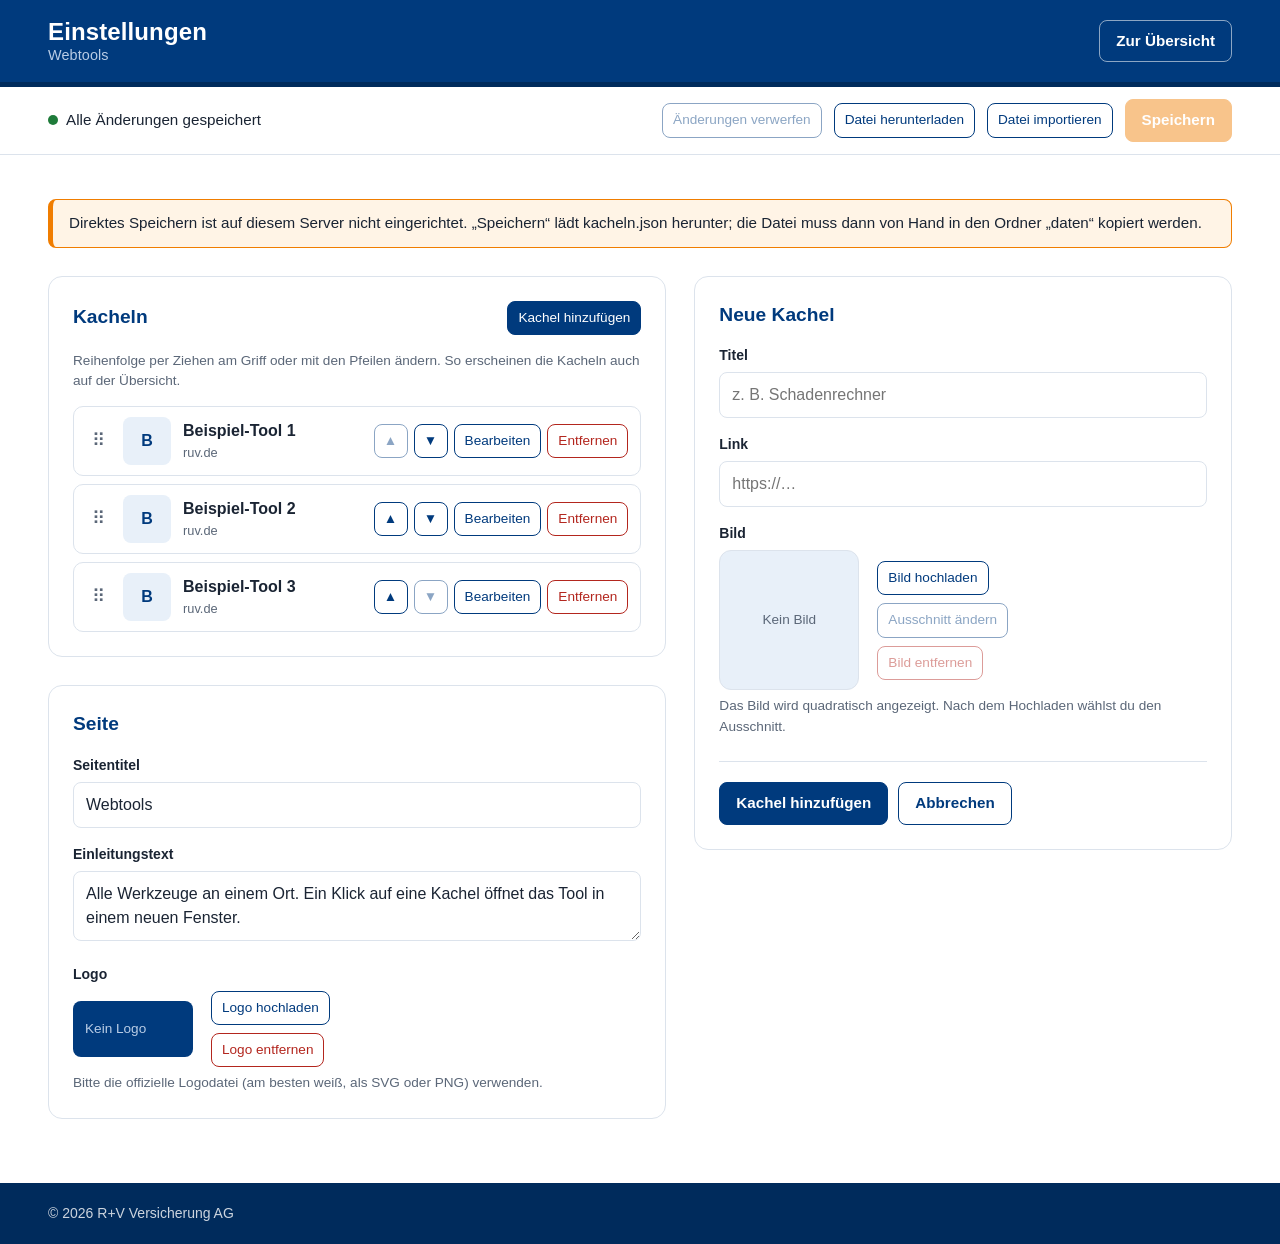
==== einstellungen.html @ df7c4a40 "Passwortschutz entfernt Das Speichern ist wieder ohne Passwort möglich: SpeichernPasswort in der web" ====
<!DOCTYPE html>
<html lang="de">
<head>
<meta charset="UTF-8">
<meta name="viewport" content="width=device-width, initial-scale=1">
<meta name="robots" content="noindex, nofollow">
<title>Einstellungen – Webtools</title>
<link rel="stylesheet" href="assets/rv.css">
</head>
<body>
<header class="seitenkopf">
  <div class="innen">
    <div class="logo" id="logo"></div>
    <h1>Einstellungen<span class="unterzeile" id="seitentitel">Webtools</span></h1>
    <div class="aktionen"><a class="knopf hell" href="index.html">Zur Übersicht</a></div>
  </div>
</header>

<div class="statusleiste">
  <div class="innen">
    <div class="statustext"><span class="punkt" id="punkt"></span><span id="statustext">Wird geladen …</span></div>
    <button class="knopf klein" id="verwerfen" disabled>Änderungen verwerfen</button>
    <button class="knopf klein" id="export">Datei herunterladen</button>
    <button class="knopf klein" id="import">Datei importieren</button>
    <input type="file" id="importdatei" accept=".json,application/json" hidden>
    <button class="knopf akzent" id="speichern" disabled>Speichern</button>
  </div>
</div>

<main>
  <p class="serverhinweis versteckt" id="serverhinweis" role="note"></p>
  <div class="einst-raster">
    <div>
      <section class="feld" aria-labelledby="h-kacheln">
        <div class="feldkopf">
          <h2 id="h-kacheln">Kacheln</h2>
          <button class="knopf primaer klein" id="neu">Kachel hinzufügen</button>
        </div>
        <p class="hinweis" style="margin:0 0 14px">Reihenfolge per Ziehen am Griff oder mit den Pfeilen ändern. So erscheinen die Kacheln auch auf der Übersicht.</p>
        <ul class="liste" id="liste"></ul>
      </section>

      <section class="feld" aria-labelledby="h-seite">
        <h2 id="h-seite">Seite</h2>
        <label for="s-titel">Seitentitel</label>
        <input type="text" id="s-titel" maxlength="80">
        <label for="s-einleitung">Einleitungstext</label>
        <textarea id="s-einleitung" maxlength="300"></textarea>
        <label>Logo</label>
        <div class="bildfeld">
          <div class="logovorschau" id="logovorschau">Kein Logo</div>
          <div class="bildknoepfe">
            <button class="knopf klein" id="logo-hochladen">Logo hochladen</button>
            <button class="knopf klein gefahr" id="logo-entfernen">Logo entfernen</button>
            <input type="file" id="logodatei" accept="image/*" hidden>
          </div>
        </div>
        <p class="hinweis">Bitte die offizielle Logodatei (am besten weiß, als SVG oder PNG) verwenden.</p>
      </section>
    </div>

    <section class="feld" aria-labelledby="h-editor" id="editor">
      <h2 id="h-editor">Neue Kachel</h2>
      <label for="k-titel">Titel</label>
      <input type="text" id="k-titel" maxlength="60" placeholder="z. B. Schadenrechner">
      <label for="k-link">Link</label>
      <input type="url" id="k-link" placeholder="https://…">
      <label>Bild</label>
      <div class="bildfeld">
        <div class="bildvorschau" id="k-vorschau">Kein Bild</div>
        <div class="bildknoepfe">
          <button class="knopf klein" id="k-hochladen">Bild hochladen</button>
          <button class="knopf klein" id="k-ausschnitt" disabled>Ausschnitt ändern</button>
          <button class="knopf klein gefahr" id="k-entfernen" disabled>Bild entfernen</button>
          <input type="file" id="k-datei" accept="image/*" hidden>
        </div>
      </div>
      <p class="hinweis">Das Bild wird quadratisch angezeigt. Nach dem Hochladen wählst du den Ausschnitt.</p>
      <div class="formfuss">
        <button class="knopf primaer" id="k-uebernehmen">Kachel hinzufügen</button>
        <button class="knopf" id="k-abbrechen">Abbrechen</button>
      </div>
    </section>
  </div>
</main>

<footer class="seitenfuss">
  <div class="innen"><span>© <span id="jahr"></span> R+V Versicherung AG</span></div>
</footer>

<dialog class="zuschnitt" id="zuschnitt" aria-labelledby="z-titel">
  <div class="kopfzeile">
    <h3 id="z-titel">Bildausschnitt wählen</h3>
    <p>Bild verschieben und mit dem Regler zoomen.</p>
  </div>
  <div class="koerper">
    <div class="buehne" id="buehne" tabindex="0" aria-label="Bildausschnitt. Mit Pfeiltasten verschieben, mit Plus und Minus zoomen.">
      <canvas id="z-canvas"></canvas>
      <div class="drittel"></div>
    </div>
    <div class="zoomzeile">
      <span aria-hidden="true">−</span>
      <input type="range" id="z-zoom" min="1" max="4" step="0.01" value="1" aria-label="Zoom">
      <span aria-hidden="true">+</span>
    </div>
  </div>
  <div class="fuss">
    <button class="knopf" id="z-abbrechen">Abbrechen</button>
    <button class="knopf primaer" id="z-ok">Ausschnitt übernehmen</button>
  </div>
</dialog>

<dialog class="fenster" id="frage" aria-labelledby="f-titel">
  <form method="dialog">
    <div class="kopfzeile">
      <h3 id="f-titel">Bitte bestätigen</h3>
    </div>
    <div class="koerper">
      <p class="fragetext" id="f-text"></p>
    </div>
    <div class="fuss">
      <button type="submit" class="knopf" value="abbrechen" id="f-abbrechen">Abbrechen</button>
      <button type="submit" class="knopf primaer" value="ok" id="f-ok">OK</button>
    </div>
  </form>
</dialog>


<div class="meldung" id="meldung" role="status"></div>

<script src="assets/gemeinsam.js"></script>
<script src="assets/zuschnitt.js"></script>
<script src="assets/einstellungen.js"></script>
</body>
</html>
---- assets/rv.css ----
/* =====================================================================
   Webtools-Übersicht – Gestaltung im R+V-Stil
   Farbwerte bei Bedarf an das offizielle Brandbook angleichen.
   ===================================================================== */
:root{
  --rv-blau:#003A7D;
  --rv-blau-dunkel:#002B5C;
  --rv-blau-mittel:#0B5CAD;
  --rv-blau-hell:#E8F0F9;
  --rv-blau-text:#B9CDE6;
  --rv-orange:#F07D00;
  --text:#1A2433;
  --text-leise:#5B6778;
  --linie:#DCE3EC;
  --weiss:#FFFFFF;
  --gefahr:#B3261E;
  --erfolg:#1E7B3A;
  --radius:14px;
  --schatten:0 1px 2px rgba(0,43,92,.08),0 8px 24px rgba(0,43,92,.10);
  --schatten-hoch:0 2px 4px rgba(0,43,92,.10),0 16px 36px rgba(0,43,92,.18);
  /* Hausschrift eintragen, sobald per @font-face eingebunden */
  --schrift:"RV Sans","Source Sans Pro","Segoe UI",Arial,Helvetica,sans-serif;
}
*,*::before,*::after{box-sizing:border-box}
html,body{margin:0}
body{font-family:var(--schrift);color:var(--text);background:var(--weiss);line-height:1.5;
  min-height:100vh;display:flex;flex-direction:column;-webkit-font-smoothing:antialiased}
img{max-width:100%}

/* ---------- Kopf ---------- */
.seitenkopf{background:var(--rv-blau);color:var(--weiss);box-shadow:inset 0 -5px 0 var(--rv-blau-dunkel)}
.seitenkopf .innen{max-width:1240px;margin:0 auto;padding:18px 28px 23px;display:flex;align-items:center;gap:24px;min-height:84px}
.logo{display:flex;align-items:center;height:48px}
.logo img{max-height:48px;max-width:190px;display:block}
.logo:empty{display:none}
.seitenkopf h1{margin:0;font-size:1.5rem;font-weight:600;letter-spacing:.005em;line-height:1.2}
.seitenkopf .unterzeile{display:block;font-size:.9rem;font-weight:400;color:var(--rv-blau-text)}
.seitenkopf .aktionen{margin-left:auto;display:flex;gap:10px}

/* ---------- Inhalt ---------- */
main{flex:1;width:100%;max-width:1240px;margin:0 auto;padding:44px 28px 64px}
.einleitung{margin:0 0 32px;color:var(--text-leise);font-size:1.05rem;max-width:62ch}

/* ---------- Kacheln ---------- */
.raster{display:grid;grid-template-columns:repeat(auto-fill,minmax(200px,1fr));gap:28px}
.kachel{position:relative;display:flex;flex-direction:column;background:var(--rv-blau);color:var(--weiss);
  border-radius:var(--radius);overflow:hidden;text-decoration:none;box-shadow:var(--schatten);
  transition:transform .18s ease,box-shadow .18s ease}
.kachel::after{content:"";position:absolute;left:0;right:0;bottom:0;height:4px;background:var(--rv-orange);
  transform:scaleX(0);transform-origin:left;transition:transform .22s ease}
.kachel:hover{transform:translateY(-4px);box-shadow:var(--schatten-hoch)}
.kachel:hover::after,.kachel:focus-visible::after{transform:scaleX(1)}
.kachel:focus-visible{outline:3px solid var(--rv-orange);outline-offset:3px}
.kachel .bild{aspect-ratio:1/1;background:var(--rv-blau-hell);display:flex;align-items:center;justify-content:center;overflow:hidden}
.kachel .bild img{width:100%;height:100%;object-fit:cover;display:block}
.initiale{font-size:4rem;font-weight:700;color:var(--rv-blau);opacity:.35;line-height:1}
.kachel .inhalt{display:flex;align-items:flex-start;gap:10px;padding:14px 16px 18px}
.kachel .texte{flex:1;min-width:0}
.kachel h2{margin:0;font-size:1.05rem;font-weight:600;line-height:1.3}
.kachel .url{display:block;margin-top:2px;font-size:.8rem;color:var(--rv-blau-text);overflow:hidden;text-overflow:ellipsis;white-space:nowrap}
.kachel .extern{flex-shrink:0;width:18px;height:18px;margin-top:2px;opacity:.7}
.leer{padding:56px 24px;text-align:center;color:var(--text-leise);border:1px dashed var(--linie);border-radius:var(--radius)}

/* ---------- Fuß ---------- */
.seitenfuss{background:var(--rv-blau-dunkel);color:rgba(255,255,255,.8);font-size:.875rem}
.seitenfuss .innen{max-width:1240px;margin:0 auto;padding:20px 28px;display:flex;gap:16px;flex-wrap:wrap;justify-content:space-between;user-select:none;-webkit-user-select:none}

/* ---------- Bedienelemente ---------- */
.knopf{font:inherit;font-size:.95rem;font-weight:600;cursor:pointer;border-radius:8px;padding:9px 16px;
  border:1px solid var(--rv-blau);background:var(--weiss);color:var(--rv-blau);text-decoration:none;
  display:inline-flex;align-items:center;gap:8px;transition:background .15s,color .15s,border-color .15s}
.knopf:hover{background:var(--rv-blau-hell)}
.knopf.primaer{background:var(--rv-blau);color:var(--weiss)}
.knopf.primaer:hover{background:var(--rv-blau-mittel);border-color:var(--rv-blau-mittel)}
.knopf.akzent{background:var(--rv-orange);border-color:var(--rv-orange);color:var(--weiss)}
.knopf.akzent:hover{background:#D86F00;border-color:#D86F00}
.knopf.hell{background:transparent;border-color:rgba(255,255,255,.55);color:var(--weiss)}
.knopf.hell:hover{background:rgba(255,255,255,.12)}
.knopf.gefahr{border-color:var(--gefahr);color:var(--gefahr)}
.knopf.gefahr:hover{background:#FBECEB}
.knopf.gefahr-voll{background:var(--gefahr);border-color:var(--gefahr);color:var(--weiss)}
.knopf.gefahr-voll:hover{background:#8F1E18;border-color:#8F1E18}
.knopf.klein{padding:6px 10px;font-size:.85rem;font-weight:500}
.knopf.symbol{padding:6px 9px;min-width:34px;justify-content:center}
.knopf:disabled{opacity:.45;cursor:default}
.knopf:focus-visible,input:focus-visible,textarea:focus-visible{outline:3px solid var(--rv-orange);outline-offset:2px}

label{display:block;font-size:.875rem;font-weight:600;margin:16px 0 6px}
input[type=text],input[type=url],textarea{width:100%;padding:10px 12px;border:1px solid var(--linie);border-radius:8px;font:inherit;color:var(--text);background:var(--weiss)}
input[type=text]:focus,input[type=url]:focus,textarea:focus{border-color:var(--rv-blau-mittel)}
textarea{resize:vertical;min-height:70px}
.hinweis{font-size:.85rem;color:var(--text-leise);margin:6px 0 0}
.versteckt{display:none !important}

/* ---------- Einstellungen ---------- */
.statusleiste{position:sticky;top:0;z-index:20;background:var(--weiss);border-bottom:1px solid var(--linie)}
.statusleiste .innen{max-width:1240px;margin:0 auto;padding:12px 28px;display:flex;align-items:center;gap:12px;flex-wrap:wrap}
.statustext{display:flex;align-items:center;gap:8px;font-size:.95rem;margin-right:auto}
.punkt{width:10px;height:10px;border-radius:50%;background:var(--erfolg);flex-shrink:0}
.punkt.offen{background:var(--rv-orange)}

.serverhinweis{margin:0 0 28px;padding:12px 16px;border:1px solid var(--rv-orange);border-left-width:5px;border-radius:8px;background:#FFF4E6;font-size:.95rem}

.einst-raster{display:grid;grid-template-columns:minmax(0,1.15fr) minmax(0,1fr);gap:28px;align-items:start}
@media (max-width:920px){.einst-raster{grid-template-columns:1fr}}
.feld{background:var(--weiss);border:1px solid var(--linie);border-radius:var(--radius);padding:24px}
.feld + .feld{margin-top:28px}
.feld h2{margin:0;font-size:1.2rem;color:var(--rv-blau)}
.feldkopf{display:flex;align-items:center;justify-content:space-between;gap:12px;margin-bottom:16px}

.liste{list-style:none;margin:0;padding:0;display:flex;flex-direction:column;gap:8px}
.eintrag{display:flex;align-items:center;gap:12px;padding:10px 12px;border:1px solid var(--linie);border-radius:10px;background:var(--weiss);transition:border-color .15s,background .15s}
.eintrag.aktiv{border-color:var(--rv-blau);background:var(--rv-blau-hell)}
.eintrag.ziehen{opacity:.4}
.eintrag.ziel{border-color:var(--rv-orange);box-shadow:0 0 0 2px rgba(240,125,0,.25)}
.griff{cursor:grab;color:var(--text-leise);font-size:1.1rem;line-height:1;padding:8px 6px;margin:-4px 0;user-select:none;-webkit-user-select:none;touch-action:none}
.eintrag.ziehen .griff{cursor:grabbing}
.mini{width:48px;height:48px;border-radius:8px;object-fit:cover;background:var(--rv-blau-hell);flex-shrink:0;display:flex;align-items:center;justify-content:center;color:var(--rv-blau);font-weight:700}
.eintrag .texte{flex:1;min-width:0}
.eintrag .titel{font-weight:600;overflow:hidden;text-overflow:ellipsis;white-space:nowrap}
.eintrag .url{font-size:.8rem;color:var(--text-leise);overflow:hidden;text-overflow:ellipsis;white-space:nowrap}
.eintrag .knoepfe{display:flex;gap:6px;flex-wrap:wrap;justify-content:flex-end}
@media (max-width:560px){.eintrag{flex-wrap:wrap}.eintrag .knoepfe{width:100%}}

.bildfeld{display:flex;gap:18px;align-items:center;flex-wrap:wrap}
.bildvorschau{width:140px;height:140px;border-radius:12px;background:var(--rv-blau-hell);overflow:hidden;display:flex;align-items:center;justify-content:center;flex-shrink:0;border:1px solid var(--linie);color:var(--text-leise);font-size:.85rem;text-align:center;padding:0}
.bildvorschau img{width:100%;height:100%;object-fit:cover}
.bildknoepfe{display:flex;flex-direction:column;gap:8px;align-items:flex-start}
.formfuss{display:flex;gap:10px;flex-wrap:wrap;margin-top:24px;padding-top:20px;border-top:1px solid var(--linie)}

.logovorschau{height:56px;min-width:120px;padding:8px 12px;border-radius:8px;background:var(--rv-blau);display:inline-flex;align-items:center;color:var(--rv-blau-text);font-size:.85rem}
.logovorschau img{max-height:40px}

/* ---------- Dialoge (Zuschnitt, Rückfragen) ---------- */
dialog.zuschnitt,dialog.fenster{border:none;border-radius:18px;padding:0;width:min(480px,94vw);box-shadow:0 24px 64px rgba(0,20,50,.35)}
dialog.fenster{width:min(400px,94vw)}
dialog.zuschnitt::backdrop,dialog.fenster::backdrop{background:rgba(0,27,60,.6)}
.zuschnitt .kopfzeile,.fenster .kopfzeile{background:var(--rv-blau);color:var(--weiss);padding:16px 22px}
.zuschnitt .kopfzeile h3,.fenster .kopfzeile h3{margin:0;font-size:1.1rem}
.zuschnitt .kopfzeile p{margin:2px 0 0;font-size:.85rem;color:var(--rv-blau-text)}
.zuschnitt .koerper,.fenster .koerper{padding:20px 22px}
.fenster .koerper .hinweis{margin:0}
.fragetext{margin:0;white-space:pre-line;line-height:1.5}
.buehne{position:relative;width:100%;aspect-ratio:1/1;border-radius:12px;overflow:hidden;background:#0d1b2e;cursor:grab;touch-action:none}
.buehne.aktiv{cursor:grabbing}
.buehne canvas{width:100%;height:100%;display:block}
.buehne .drittel{position:absolute;inset:0;pointer-events:none;border-radius:12px;box-shadow:inset 0 0 0 2px rgba(255,255,255,.85);
  background-image:linear-gradient(90deg,transparent calc(33.333% - .5px),rgba(255,255,255,.4) calc(33.333% - .5px),rgba(255,255,255,.4) calc(33.333% + .5px),transparent calc(33.333% + .5px),transparent calc(66.666% - .5px),rgba(255,255,255,.4) calc(66.666% - .5px),rgba(255,255,255,.4) calc(66.666% + .5px),transparent calc(66.666% + .5px)),
  linear-gradient(transparent calc(33.333% - .5px),rgba(255,255,255,.4) calc(33.333% - .5px),rgba(255,255,255,.4) calc(33.333% + .5px),transparent calc(33.333% + .5px),transparent calc(66.666% - .5px),rgba(255,255,255,.4) calc(66.666% - .5px),rgba(255,255,255,.4) calc(66.666% + .5px),transparent calc(66.666% + .5px))}
.zoomzeile{display:flex;align-items:center;gap:12px;margin-top:16px}
.zoomzeile input{flex:1;accent-color:var(--rv-blau)}
.zoomzeile span{color:var(--text-leise);font-size:1.15rem;width:18px;text-align:center;user-select:none}
.zuschnitt .fuss,.fenster .fuss{display:flex;justify-content:flex-end;gap:10px;padding:0 22px 20px}

.meldung{position:fixed;left:50%;bottom:28px;transform:translateX(-50%) translateY(20px);opacity:0;pointer-events:none;
  background:var(--rv-blau-dunkel);color:var(--weiss);padding:12px 20px;border-radius:10px;box-shadow:var(--schatten-hoch);
  max-width:90vw;z-index:1000;transition:opacity .2s,transform .2s}
.meldung.sichtbar{opacity:1;transform:translateX(-50%) translateY(0)}
.meldung.fehler{background:var(--gefahr)}

@media (max-width:600px){
  .seitenkopf h1{font-size:1.2rem}
  main{padding:28px 18px 48px}
  .seitenkopf .innen,.seitenfuss .innen,.statusleiste .innen{padding-left:18px;padding-right:18px}
  .raster{grid-template-columns:repeat(auto-fill,minmax(150px,1fr));gap:18px}
}
@media (prefers-reduced-motion:reduce){
  .kachel,.kachel::after,.meldung{transition:none}
  .kachel:hover{transform:none}
}
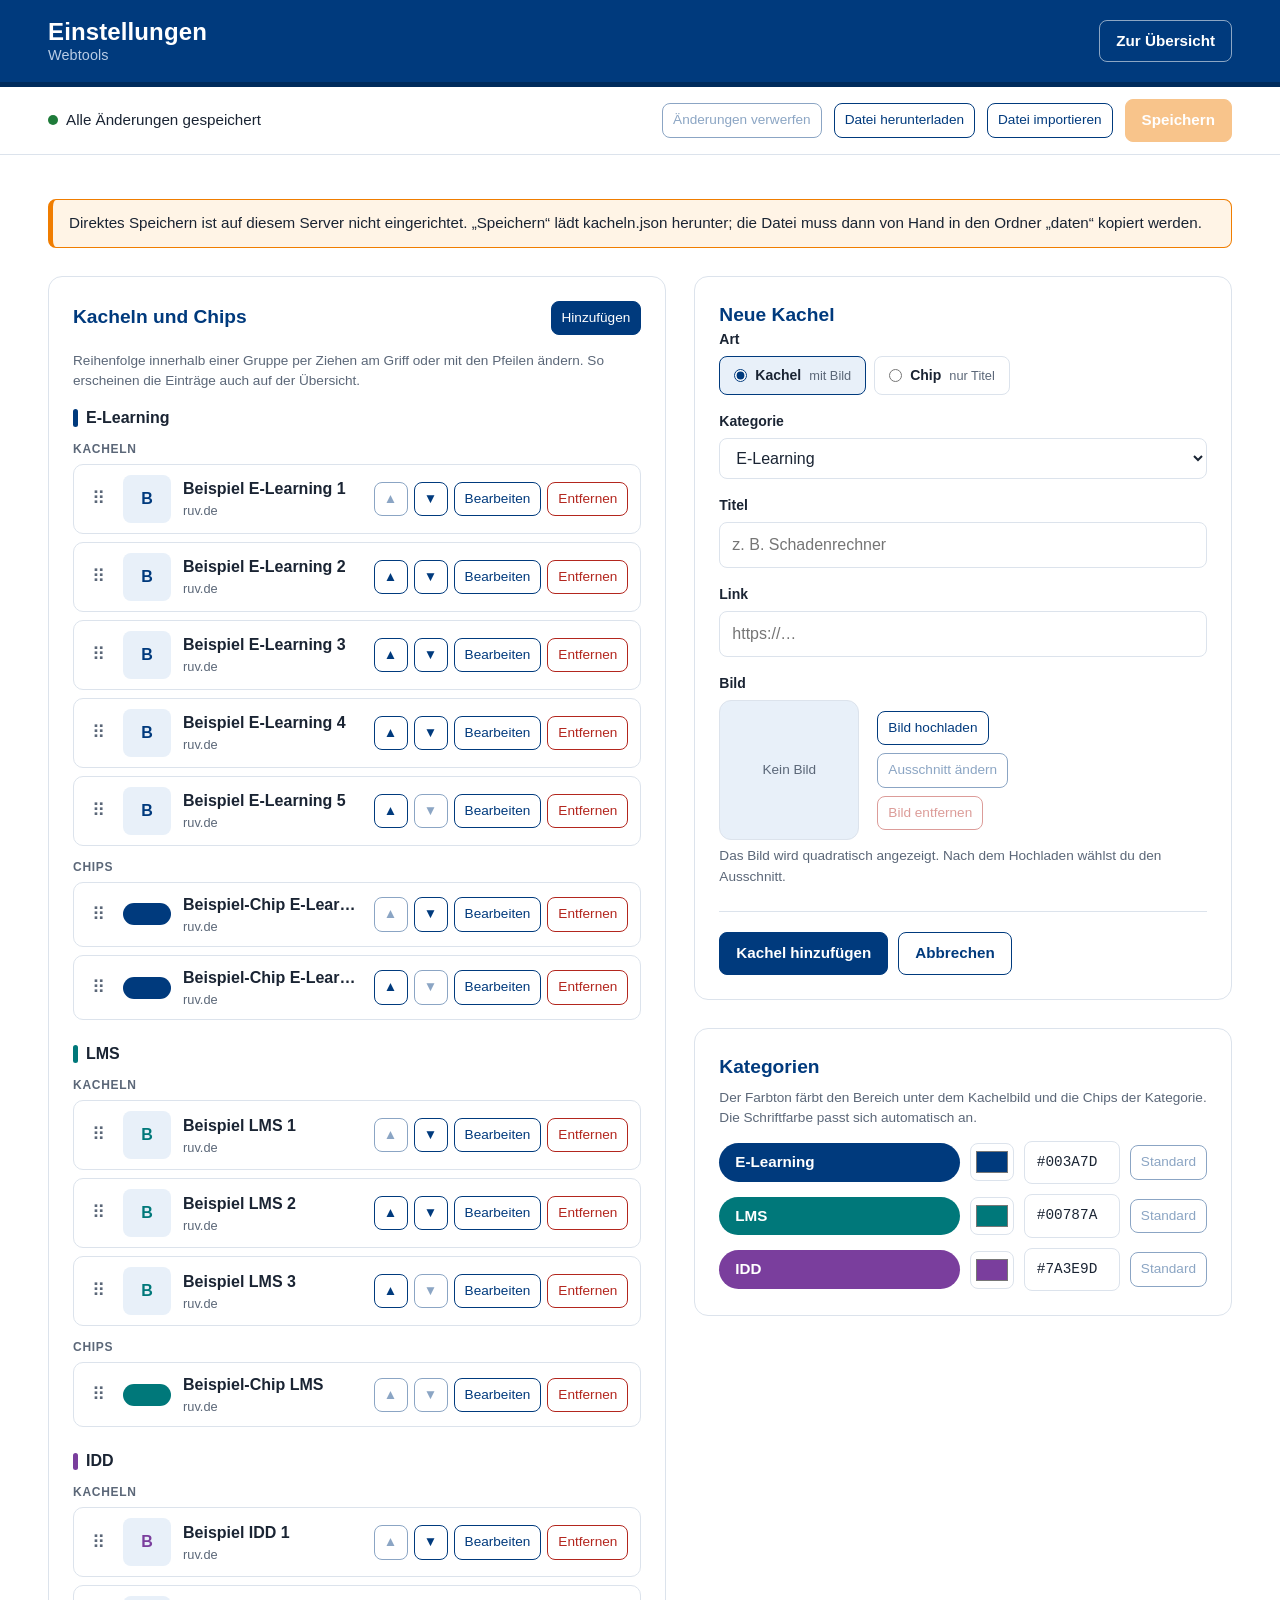
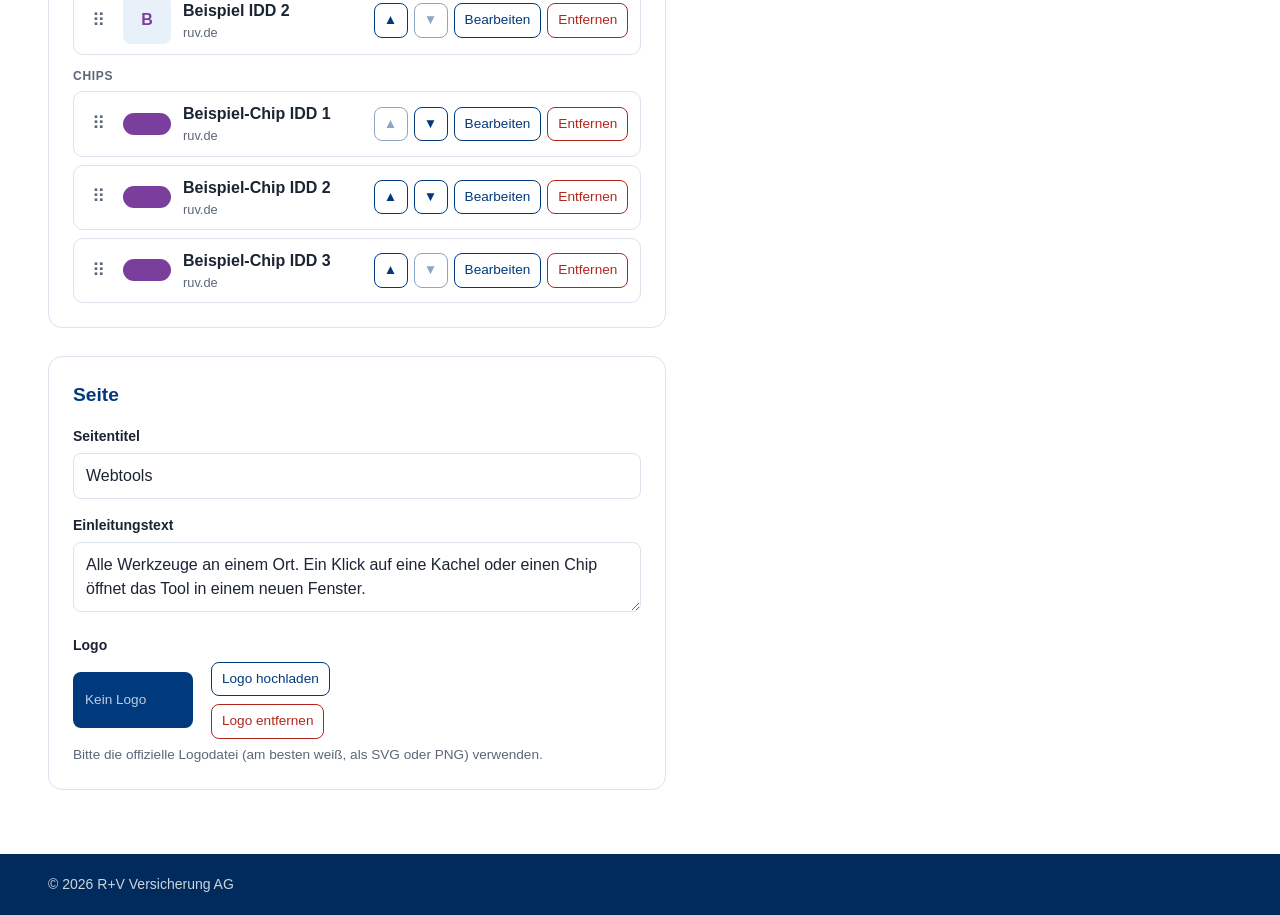
==== commit dca14e7c: "Kategorien E-Learning, LMS und IDD mit Kachelreihen und Chips Übersicht: - Je Kategorie eine Reihe (" ====
--- a/einstellungen.html
+++ b/einstellungen.html
@@ -33,11 +33,11 @@
     <div>
       <section class="feld" aria-labelledby="h-kacheln">
         <div class="feldkopf">
-          <h2 id="h-kacheln">Kacheln</h2>
-          <button class="knopf primaer klein" id="neu">Kachel hinzufügen</button>
+          <h2 id="h-kacheln">Kacheln und Chips</h2>
+          <button class="knopf primaer klein" id="neu">Hinzufügen</button>
         </div>
-        <p class="hinweis" style="margin:0 0 14px">Reihenfolge per Ziehen am Griff oder mit den Pfeilen ändern. So erscheinen die Kacheln auch auf der Übersicht.</p>
-        <ul class="liste" id="liste"></ul>
+        <p class="hinweis" style="margin:0 0 14px">Reihenfolge innerhalb einer Gruppe per Ziehen am Griff oder mit den Pfeilen ändern. So erscheinen die Einträge auch auf der Übersicht.</p>
+        <div id="liste"></div>
       </section>
 
       <section class="feld" aria-labelledby="h-seite">
@@ -59,28 +59,45 @@
       </section>
     </div>
 
-    <section class="feld" aria-labelledby="h-editor" id="editor">
-      <h2 id="h-editor">Neue Kachel</h2>
-      <label for="k-titel">Titel</label>
-      <input type="text" id="k-titel" maxlength="60" placeholder="z. B. Schadenrechner">
-      <label for="k-link">Link</label>
-      <input type="url" id="k-link" placeholder="https://…">
-      <label>Bild</label>
-      <div class="bildfeld">
-        <div class="bildvorschau" id="k-vorschau">Kein Bild</div>
-        <div class="bildknoepfe">
-          <button class="knopf klein" id="k-hochladen">Bild hochladen</button>
-          <button class="knopf klein" id="k-ausschnitt" disabled>Ausschnitt ändern</button>
-          <button class="knopf klein gefahr" id="k-entfernen" disabled>Bild entfernen</button>
-          <input type="file" id="k-datei" accept="image/*" hidden>
+    <div>
+      <section class="feld" aria-labelledby="h-editor" id="editor">
+        <h2 id="h-editor">Neue Kachel</h2>
+        <fieldset class="umschalter">
+          <legend>Art</legend>
+          <label><input type="radio" name="k-art" id="k-art-kachel" value="kachel" checked> Kachel <span class="erklaerung">mit Bild</span></label>
+          <label><input type="radio" name="k-art" id="k-art-chip" value="chip"> Chip <span class="erklaerung">nur Titel</span></label>
+        </fieldset>
+        <label for="k-kategorie">Kategorie</label>
+        <select id="k-kategorie"></select>
+        <label for="k-titel">Titel</label>
+        <input type="text" id="k-titel" maxlength="60" placeholder="z. B. Schadenrechner">
+        <label for="k-link">Link</label>
+        <input type="url" id="k-link" placeholder="https://…">
+        <div id="k-bildbereich">
+          <label>Bild</label>
+          <div class="bildfeld">
+            <div class="bildvorschau" id="k-vorschau">Kein Bild</div>
+            <div class="bildknoepfe">
+              <button class="knopf klein" id="k-hochladen">Bild hochladen</button>
+              <button class="knopf klein" id="k-ausschnitt" disabled>Ausschnitt ändern</button>
+              <button class="knopf klein gefahr" id="k-entfernen" disabled>Bild entfernen</button>
+              <input type="file" id="k-datei" accept="image/*" hidden>
+            </div>
+          </div>
+          <p class="hinweis">Das Bild wird quadratisch angezeigt. Nach dem Hochladen wählst du den Ausschnitt.</p>
         </div>
-      </div>
-      <p class="hinweis">Das Bild wird quadratisch angezeigt. Nach dem Hochladen wählst du den Ausschnitt.</p>
-      <div class="formfuss">
-        <button class="knopf primaer" id="k-uebernehmen">Kachel hinzufügen</button>
-        <button class="knopf" id="k-abbrechen">Abbrechen</button>
-      </div>
-    </section>
+        <div class="formfuss">
+          <button class="knopf primaer" id="k-uebernehmen">Kachel hinzufügen</button>
+          <button class="knopf" id="k-abbrechen">Abbrechen</button>
+        </div>
+      </section>
+
+      <section class="feld" aria-labelledby="h-kategorien">
+        <h2 id="h-kategorien">Kategorien</h2>
+        <p class="hinweis" style="margin:6px 0 4px">Der Farbton färbt den Bereich unter dem Kachelbild und die Chips der Kategorie. Die Schriftfarbe passt sich automatisch an.</p>
+        <div class="kategorienliste" id="kategorien"></div>
+      </section>
+    </div>
   </div>
 </main>
 
--- a/assets/rv.css
+++ b/assets/rv.css
@@ -41,9 +41,32 @@
 main{flex:1;width:100%;max-width:1240px;margin:0 auto;padding:44px 28px 64px}
 .einleitung{margin:0 0 32px;color:var(--text-leise);font-size:1.05rem;max-width:62ch}
 
+/* ---------- Übersicht: eine Reihe je Kategorie ---------- */
+.uebersicht{display:flex;flex-direction:column;gap:44px}
+.kategorie{--kat:var(--rv-blau);--kat-text:var(--weiss);min-width:0}
+.kat-titel{display:flex;align-items:center;gap:10px;margin:0 0 16px;font-size:1.3rem;font-weight:700;color:var(--text);letter-spacing:.005em}
+.kat-titel::before{content:"";width:6px;height:1.3em;border-radius:3px;background:var(--kat)}
+.kat-inhalt{display:grid;grid-template-columns:minmax(0,1fr) 260px;gap:28px;align-items:start}
+.kategorie.ohne-chips .kat-inhalt,.kategorie.ohne-kacheln .kat-inhalt{grid-template-columns:minmax(0,1fr)}
+.kategorie.ohne-kacheln .chips{max-width:360px}
+
+/* Kachelspur: waagerecht blätterbar */
+.reihe{position:relative;min-width:0}
+.spur{display:flex;gap:20px;overflow-x:auto;scroll-snap-type:x mandatory;scroll-padding:0 12px;padding:12px 12px 34px;margin:-12px -12px -22px;
+  scrollbar-width:thin;scrollbar-color:var(--linie) transparent;overscroll-behavior-x:contain}
+.spur::-webkit-scrollbar{height:8px}
+.spur::-webkit-scrollbar-thumb{background:var(--linie);border-radius:4px}
+.blaettern{position:absolute;top:calc(50% - 30px);z-index:2;width:40px;height:40px;border-radius:50%;border:1px solid var(--linie);
+  background:var(--weiss);color:var(--rv-blau);font:inherit;font-size:1.5rem;line-height:1;cursor:pointer;box-shadow:var(--schatten);
+  display:flex;align-items:center;justify-content:center;padding:0 0 3px}
+.blaettern[hidden]{display:none}
+.blaettern:hover{background:var(--rv-blau-hell)}
+.blaettern:focus-visible{outline:3px solid var(--rv-orange);outline-offset:2px}
+.blaettern.zurueck{left:-14px}
+.blaettern.vor{right:-14px}
+
 /* ---------- Kacheln ---------- */
-.raster{display:grid;grid-template-columns:repeat(auto-fill,minmax(200px,1fr));gap:28px}
-.kachel{position:relative;display:flex;flex-direction:column;background:var(--rv-blau);color:var(--weiss);
+.kachel{position:relative;flex:0 0 200px;scroll-snap-align:start;display:flex;flex-direction:column;background:var(--kat);color:var(--kat-text);
   border-radius:var(--radius);overflow:hidden;text-decoration:none;box-shadow:var(--schatten);
   transition:transform .18s ease,box-shadow .18s ease}
 .kachel::after{content:"";position:absolute;left:0;right:0;bottom:0;height:4px;background:var(--rv-orange);
@@ -53,13 +76,26 @@
 .kachel:focus-visible{outline:3px solid var(--rv-orange);outline-offset:3px}
 .kachel .bild{aspect-ratio:1/1;background:var(--rv-blau-hell);display:flex;align-items:center;justify-content:center;overflow:hidden}
 .kachel .bild img{width:100%;height:100%;object-fit:cover;display:block}
-.initiale{font-size:4rem;font-weight:700;color:var(--rv-blau);opacity:.35;line-height:1}
-.kachel .inhalt{display:flex;align-items:flex-start;gap:10px;padding:14px 16px 18px}
-.kachel .texte{flex:1;min-width:0}
-.kachel h2{margin:0;font-size:1.05rem;font-weight:600;line-height:1.3}
-.kachel .url{display:block;margin-top:2px;font-size:.8rem;color:var(--rv-blau-text);overflow:hidden;text-overflow:ellipsis;white-space:nowrap}
-.kachel .extern{flex-shrink:0;width:18px;height:18px;margin-top:2px;opacity:.7}
+.initiale{font-size:4rem;font-weight:700;color:var(--kat);opacity:.4;line-height:1}
+.kachel .inhalt{flex:1;padding:14px 16px 18px}
+.kachel h3{margin:0;font-size:1.05rem;font-weight:600;line-height:1.3;overflow-wrap:anywhere}
+
+/* ---------- Chips ---------- */
+.chips{list-style:none;margin:0;padding:0;display:flex;flex-direction:column;gap:10px}
+.chip{display:flex;align-items:center;min-height:44px;padding:10px 20px;border-radius:999px;background:var(--kat);color:var(--kat-text);
+  font-weight:600;font-size:.95rem;line-height:1.3;text-decoration:none;box-shadow:0 1px 2px rgba(0,43,92,.10);
+  transition:transform .15s ease,box-shadow .15s ease,filter .15s ease}
+.chip span{overflow-wrap:anywhere}
+.chip:hover{transform:translateX(3px);box-shadow:var(--schatten);filter:brightness(1.08)}
+.chip:focus-visible{outline:3px solid var(--rv-orange);outline-offset:2px}
+
 .leer{padding:56px 24px;text-align:center;color:var(--text-leise);border:1px dashed var(--linie);border-radius:var(--radius)}
+
+@media (max-width:760px){
+  .kat-inhalt{grid-template-columns:minmax(0,1fr)}
+  .kategorie.ohne-kacheln .chips{max-width:none}
+  .blaettern{display:none}
+}
 
 /* ---------- Fuß ---------- */
 .seitenfuss{background:var(--rv-blau-dunkel);color:rgba(255,255,255,.8);font-size:.875rem}
@@ -83,11 +119,11 @@
 .knopf.klein{padding:6px 10px;font-size:.85rem;font-weight:500}
 .knopf.symbol{padding:6px 9px;min-width:34px;justify-content:center}
 .knopf:disabled{opacity:.45;cursor:default}
-.knopf:focus-visible,input:focus-visible,textarea:focus-visible{outline:3px solid var(--rv-orange);outline-offset:2px}
+.knopf:focus-visible,input:focus-visible,select:focus-visible,textarea:focus-visible{outline:3px solid var(--rv-orange);outline-offset:2px}
 
 label{display:block;font-size:.875rem;font-weight:600;margin:16px 0 6px}
-input[type=text],input[type=url],textarea{width:100%;padding:10px 12px;border:1px solid var(--linie);border-radius:8px;font:inherit;color:var(--text);background:var(--weiss)}
-input[type=text]:focus,input[type=url]:focus,textarea:focus{border-color:var(--rv-blau-mittel)}
+input[type=text],input[type=url],select,textarea{width:100%;padding:10px 12px;border:1px solid var(--linie);border-radius:8px;font:inherit;color:var(--text);background:var(--weiss)}
+input[type=text]:focus,input[type=url]:focus,select:focus,textarea:focus{border-color:var(--rv-blau-mittel)}
 textarea{resize:vertical;min-height:70px}
 .hinweis{font-size:.85rem;color:var(--text-leise);margin:6px 0 0}
 .versteckt{display:none !important}
@@ -121,6 +157,34 @@
 .eintrag .url{font-size:.8rem;color:var(--text-leise);overflow:hidden;text-overflow:ellipsis;white-space:nowrap}
 .eintrag .knoepfe{display:flex;gap:6px;flex-wrap:wrap;justify-content:flex-end}
 @media (max-width:560px){.eintrag{flex-wrap:wrap}.eintrag .knoepfe{width:100%}}
+
+/* Gruppen nach Kategorie */
+.gruppe{--kat:var(--rv-blau);--kat-text:var(--weiss)}
+.gruppe + .gruppe{margin-top:22px}
+.gruppenkopf{display:flex;align-items:center;gap:8px;margin:0 0 10px;font-size:1rem;color:var(--text)}
+.gruppenkopf::before{content:"";width:5px;height:1.1em;border-radius:3px;background:var(--kat)}
+.untergruppe + .untergruppe{margin-top:12px}
+.unterkopf{font-size:.75rem;font-weight:600;letter-spacing:.06em;text-transform:uppercase;color:var(--text-leise);margin:0 0 6px}
+.gruppe-leer{margin:0;padding:10px 12px;border:1px dashed var(--linie);border-radius:10px;color:var(--text-leise);font-size:.875rem}
+.mini.chipmini{height:22px;border-radius:999px;background:var(--kat)}
+.eintrag .mini:not(img){color:var(--kat)}
+
+/* Kategorien: Farbtöne */
+.kategorienliste{display:flex;flex-direction:column;gap:10px;margin-top:12px}
+.katzeile{display:flex;align-items:center;gap:10px;flex-wrap:wrap}
+.katprobe{flex:1 1 140px;min-width:0;padding:8px 16px;border-radius:999px;background:var(--kat);color:var(--kat-text);font-weight:600;font-size:.95rem}
+.katzeile input[type=color]{width:44px;height:38px;padding:3px;border:1px solid var(--linie);border-radius:8px;background:var(--weiss);cursor:pointer}
+.katzeile .hexfeld{width:96px;font-family:ui-monospace,Consolas,monospace;font-size:.9rem;text-transform:uppercase}
+.hexfeld.ungueltig{border-color:var(--gefahr)}
+@media (max-width:600px){.katprobe{flex-basis:100%}}
+
+/* Art: Kachel oder Chip */
+.umschalter{border:none;margin:0;padding:0;display:flex;flex-wrap:wrap;gap:8px}
+.umschalter legend{display:block;font-size:.875rem;font-weight:600;margin:0 0 6px;padding:0}
+.umschalter label{display:inline-flex;align-items:center;gap:8px;margin:0;padding:8px 14px;border:1px solid var(--linie);border-radius:8px;font-weight:600;cursor:pointer}
+.umschalter label:has(input:checked){border-color:var(--rv-blau);background:var(--rv-blau-hell)}
+.umschalter input{accent-color:var(--rv-blau);margin:0}
+.umschalter .erklaerung{font-weight:400;font-size:.8rem;color:var(--text-leise)}
 
 .bildfeld{display:flex;gap:18px;align-items:center;flex-wrap:wrap}
 .bildvorschau{width:140px;height:140px;border-radius:12px;background:var(--rv-blau-hell);overflow:hidden;display:flex;align-items:center;justify-content:center;flex-shrink:0;border:1px solid var(--linie);color:var(--text-leise);font-size:.85rem;text-align:center;padding:0}
@@ -162,9 +226,12 @@
   .seitenkopf h1{font-size:1.2rem}
   main{padding:28px 18px 48px}
   .seitenkopf .innen,.seitenfuss .innen,.statusleiste .innen{padding-left:18px;padding-right:18px}
-  .raster{grid-template-columns:repeat(auto-fill,minmax(150px,1fr));gap:18px}
+  .kachel{flex-basis:160px}
+  .spur{gap:14px;margin-left:-18px;margin-right:-18px;padding-left:18px;padding-right:18px;scroll-padding:0 18px}
+  .uebersicht{gap:36px}
 }
 @media (prefers-reduced-motion:reduce){
-  .kachel,.kachel::after,.meldung{transition:none}
-  .kachel:hover{transform:none}
-}
+  .kachel,.kachel::after,.chip,.meldung{transition:none}
+  .kachel:hover,.chip:hover{transform:none}
+  .spur{scroll-behavior:auto}
+}
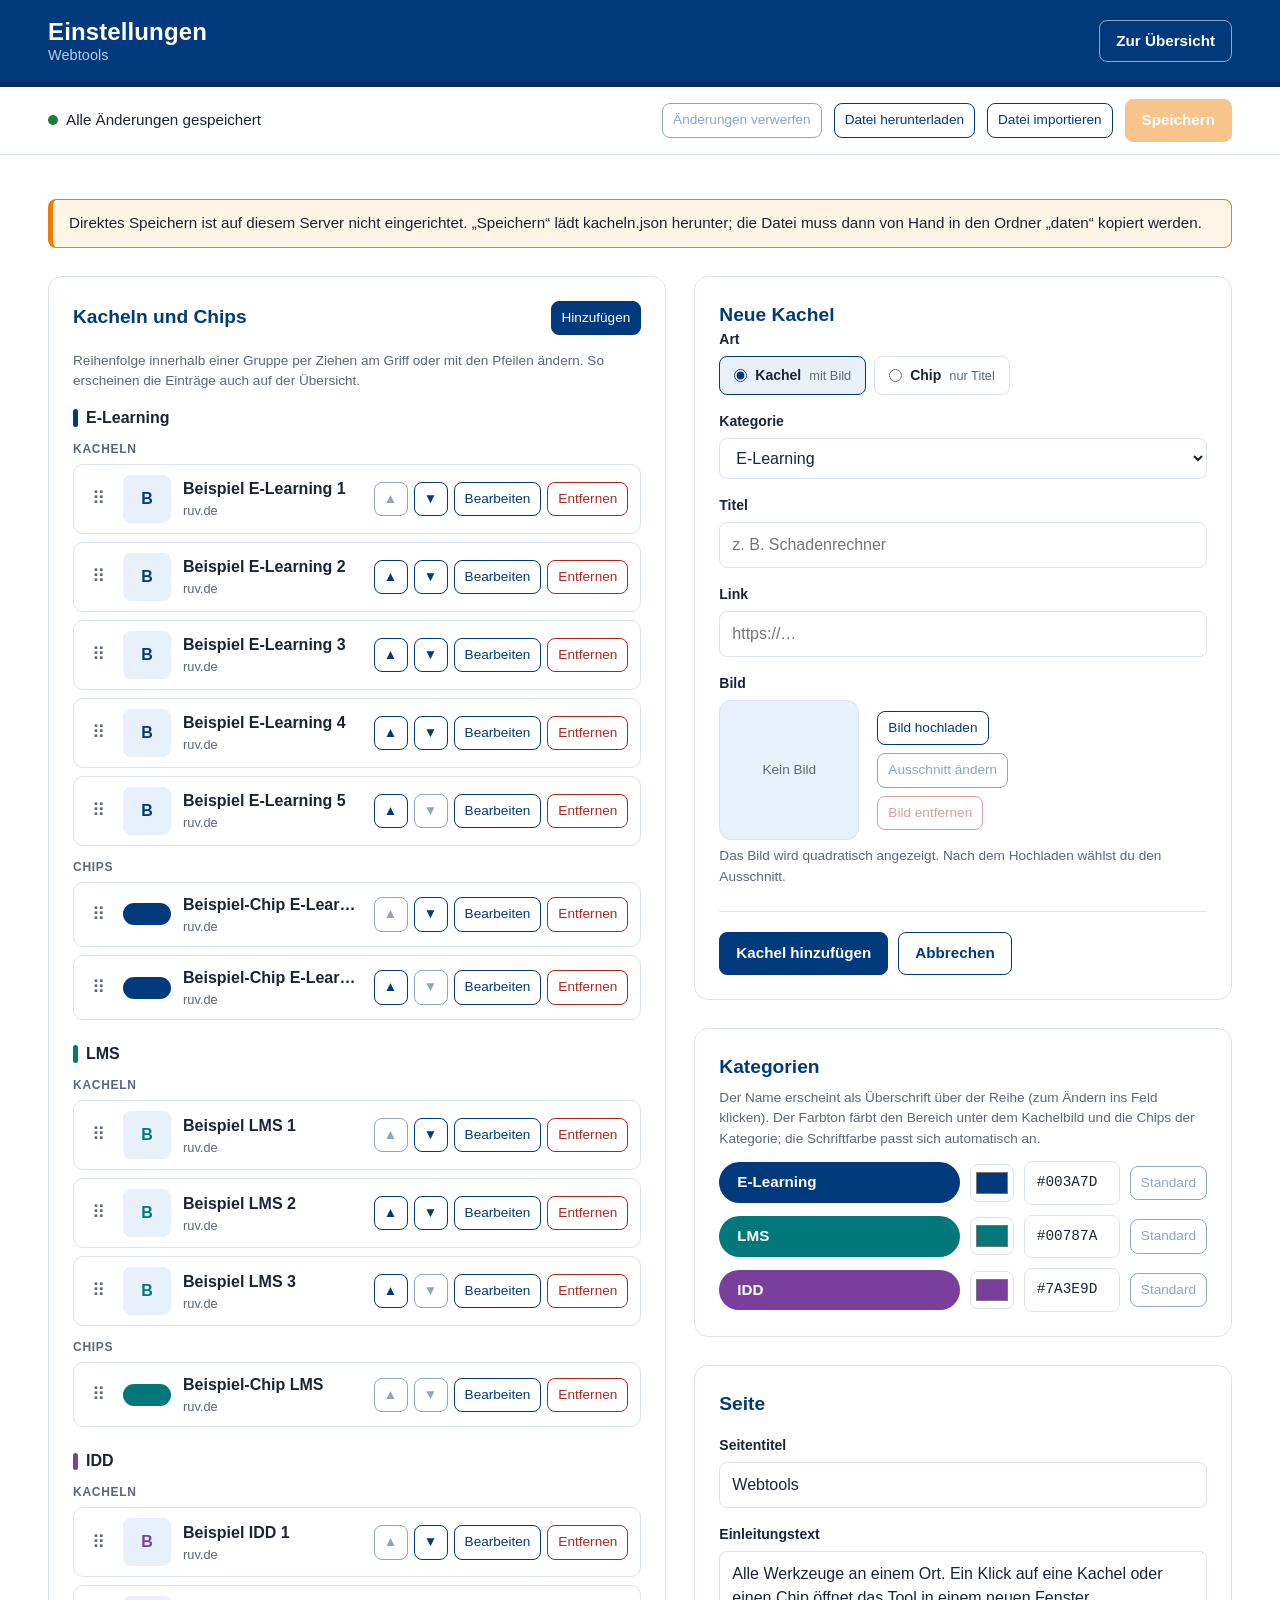
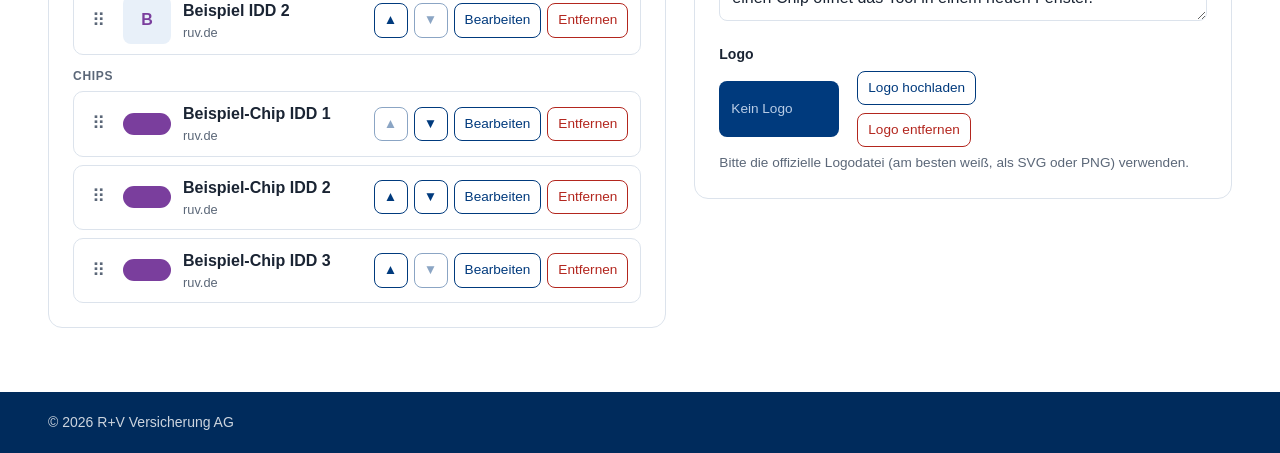
==== commit 206e4161: "Kategorienamen änderbar, Abschnitt "Seite" in die rechte Spalte - Die Überschriften der Reihen (Kate" ====
--- a/einstellungen.html
+++ b/einstellungen.html
@@ -39,24 +39,6 @@
         <p class="hinweis" style="margin:0 0 14px">Reihenfolge innerhalb einer Gruppe per Ziehen am Griff oder mit den Pfeilen ändern. So erscheinen die Einträge auch auf der Übersicht.</p>
         <div id="liste"></div>
       </section>
-
-      <section class="feld" aria-labelledby="h-seite">
-        <h2 id="h-seite">Seite</h2>
-        <label for="s-titel">Seitentitel</label>
-        <input type="text" id="s-titel" maxlength="80">
-        <label for="s-einleitung">Einleitungstext</label>
-        <textarea id="s-einleitung" maxlength="300"></textarea>
-        <label>Logo</label>
-        <div class="bildfeld">
-          <div class="logovorschau" id="logovorschau">Kein Logo</div>
-          <div class="bildknoepfe">
-            <button class="knopf klein" id="logo-hochladen">Logo hochladen</button>
-            <button class="knopf klein gefahr" id="logo-entfernen">Logo entfernen</button>
-            <input type="file" id="logodatei" accept="image/*" hidden>
-          </div>
-        </div>
-        <p class="hinweis">Bitte die offizielle Logodatei (am besten weiß, als SVG oder PNG) verwenden.</p>
-      </section>
     </div>
 
     <div>
@@ -94,8 +76,26 @@
 
       <section class="feld" aria-labelledby="h-kategorien">
         <h2 id="h-kategorien">Kategorien</h2>
-        <p class="hinweis" style="margin:6px 0 4px">Der Farbton färbt den Bereich unter dem Kachelbild und die Chips der Kategorie. Die Schriftfarbe passt sich automatisch an.</p>
+        <p class="hinweis" style="margin:6px 0 4px">Der Name erscheint als Überschrift über der Reihe (zum Ändern ins Feld klicken). Der Farbton färbt den Bereich unter dem Kachelbild und die Chips der Kategorie; die Schriftfarbe passt sich automatisch an.</p>
         <div class="kategorienliste" id="kategorien"></div>
+      </section>
+
+      <section class="feld" aria-labelledby="h-seite">
+        <h2 id="h-seite">Seite</h2>
+        <label for="s-titel">Seitentitel</label>
+        <input type="text" id="s-titel" maxlength="80">
+        <label for="s-einleitung">Einleitungstext</label>
+        <textarea id="s-einleitung" maxlength="300"></textarea>
+        <label>Logo</label>
+        <div class="bildfeld">
+          <div class="logovorschau" id="logovorschau">Kein Logo</div>
+          <div class="bildknoepfe">
+            <button class="knopf klein" id="logo-hochladen">Logo hochladen</button>
+            <button class="knopf klein gefahr" id="logo-entfernen">Logo entfernen</button>
+            <input type="file" id="logodatei" accept="image/*" hidden>
+          </div>
+        </div>
+        <p class="hinweis">Bitte die offizielle Logodatei (am besten weiß, als SVG oder PNG) verwenden.</p>
       </section>
     </div>
   </div>
--- a/assets/rv.css
+++ b/assets/rv.css
@@ -173,6 +173,9 @@
 .kategorienliste{display:flex;flex-direction:column;gap:10px;margin-top:12px}
 .katzeile{display:flex;align-items:center;gap:10px;flex-wrap:wrap}
 .katprobe{flex:1 1 140px;min-width:0;padding:8px 16px;border-radius:999px;background:var(--kat);color:var(--kat-text);font-weight:600;font-size:.95rem}
+input.katname{width:auto;border:2px solid transparent;border-radius:999px;background:var(--kat);color:var(--kat-text);font:inherit;font-weight:600;font-size:.95rem;padding:7px 16px;cursor:text}
+input.katname:hover{border-color:var(--linie)}
+input.katname:focus{border-color:var(--rv-orange)}
 .katzeile input[type=color]{width:44px;height:38px;padding:3px;border:1px solid var(--linie);border-radius:8px;background:var(--weiss);cursor:pointer}
 .katzeile .hexfeld{width:96px;font-family:ui-monospace,Consolas,monospace;font-size:.9rem;text-transform:uppercase}
 .hexfeld.ungueltig{border-color:var(--gefahr)}
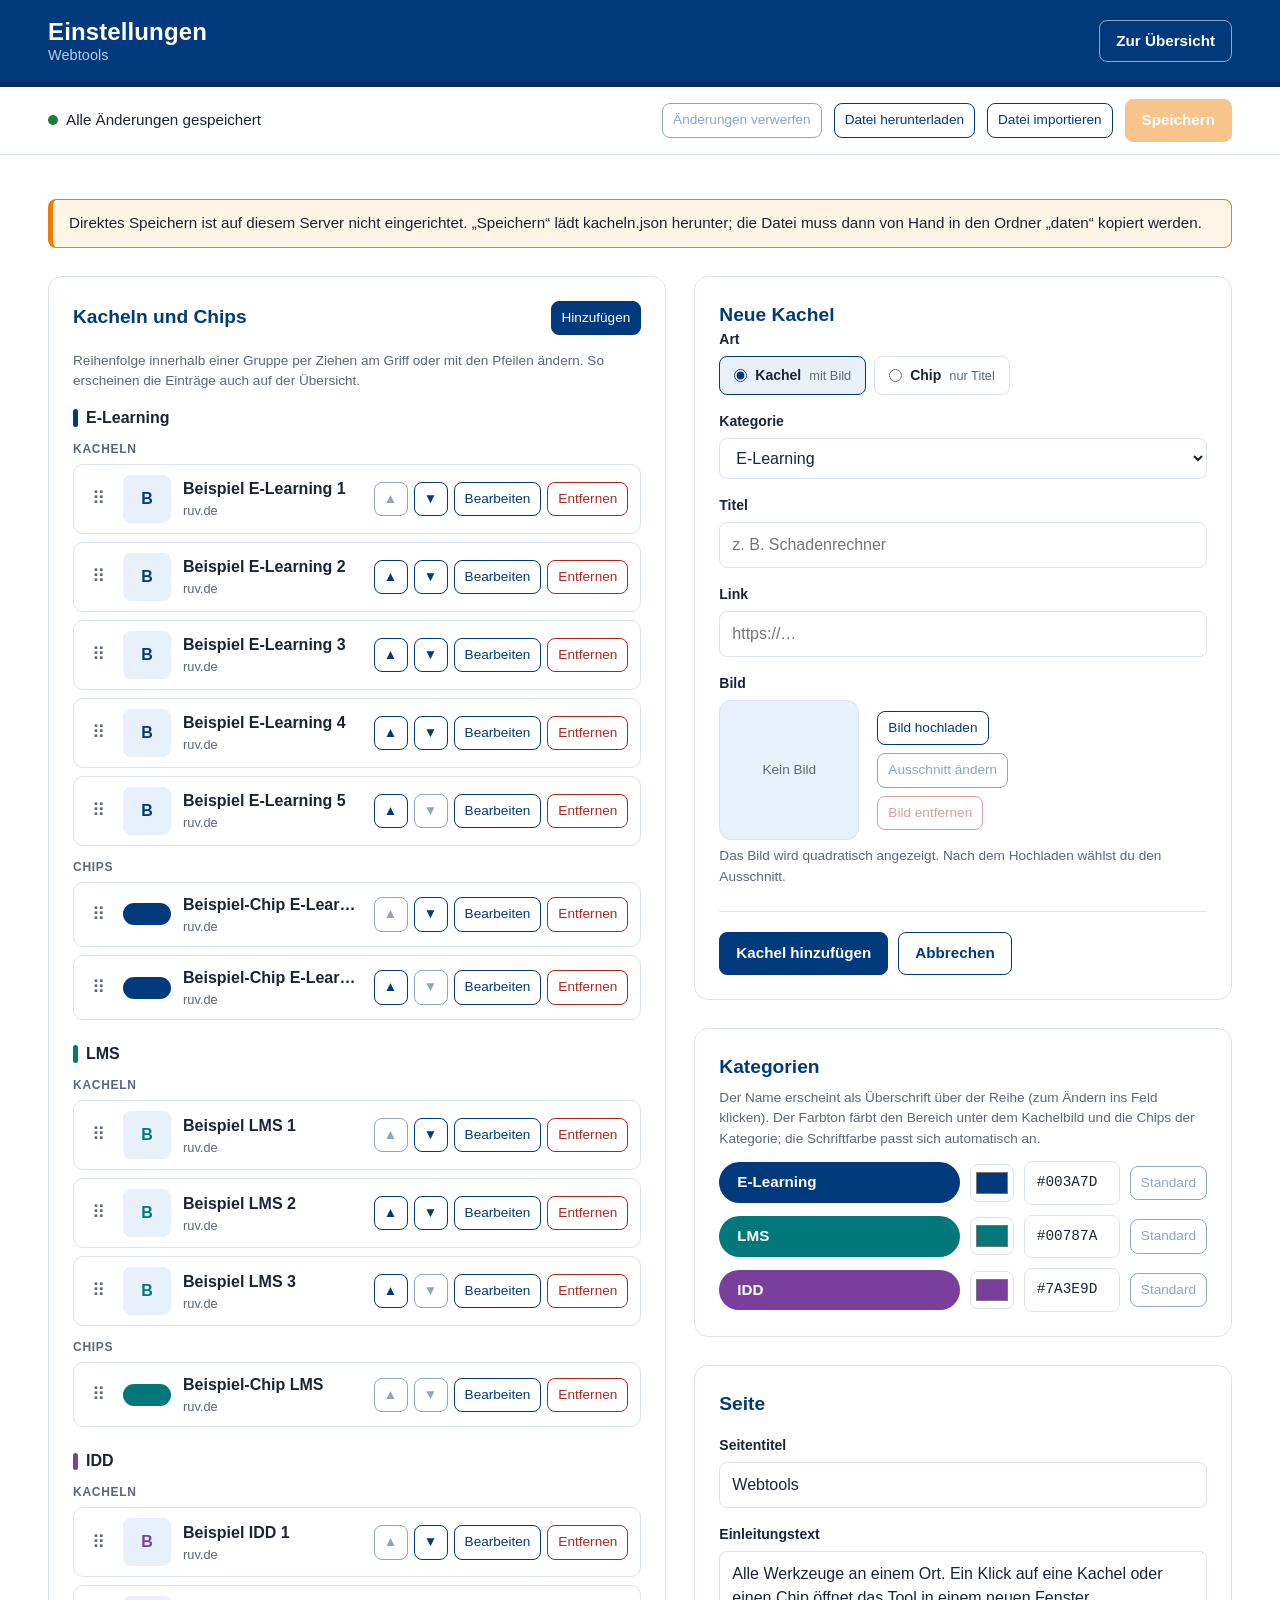
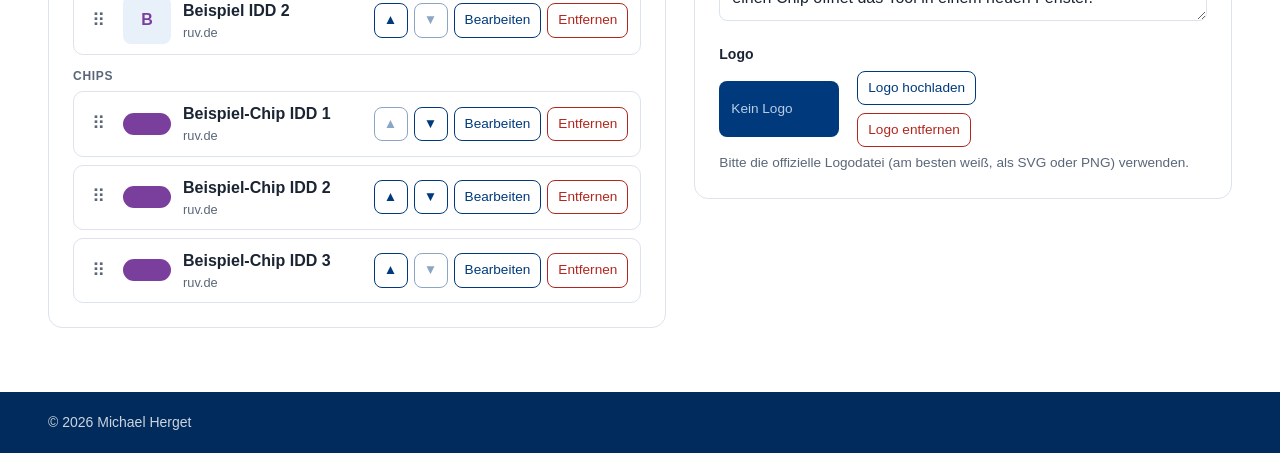
==== commit fe9c5048: "Fußzeile: Copyright auf "Michael Herget" Co-Authored-By: Claude Opus 5.5 <noreply@anthropic.com> Cla" ====
--- a/einstellungen.html
+++ b/einstellungen.html
@@ -102,7 +102,7 @@
 </main>
 
 <footer class="seitenfuss">
-  <div class="innen"><span>© <span id="jahr"></span> R+V Versicherung AG</span></div>
+  <div class="innen"><span>© <span id="jahr"></span> Michael Herget</span></div>
 </footer>
 
 <dialog class="zuschnitt" id="zuschnitt" aria-labelledby="z-titel">
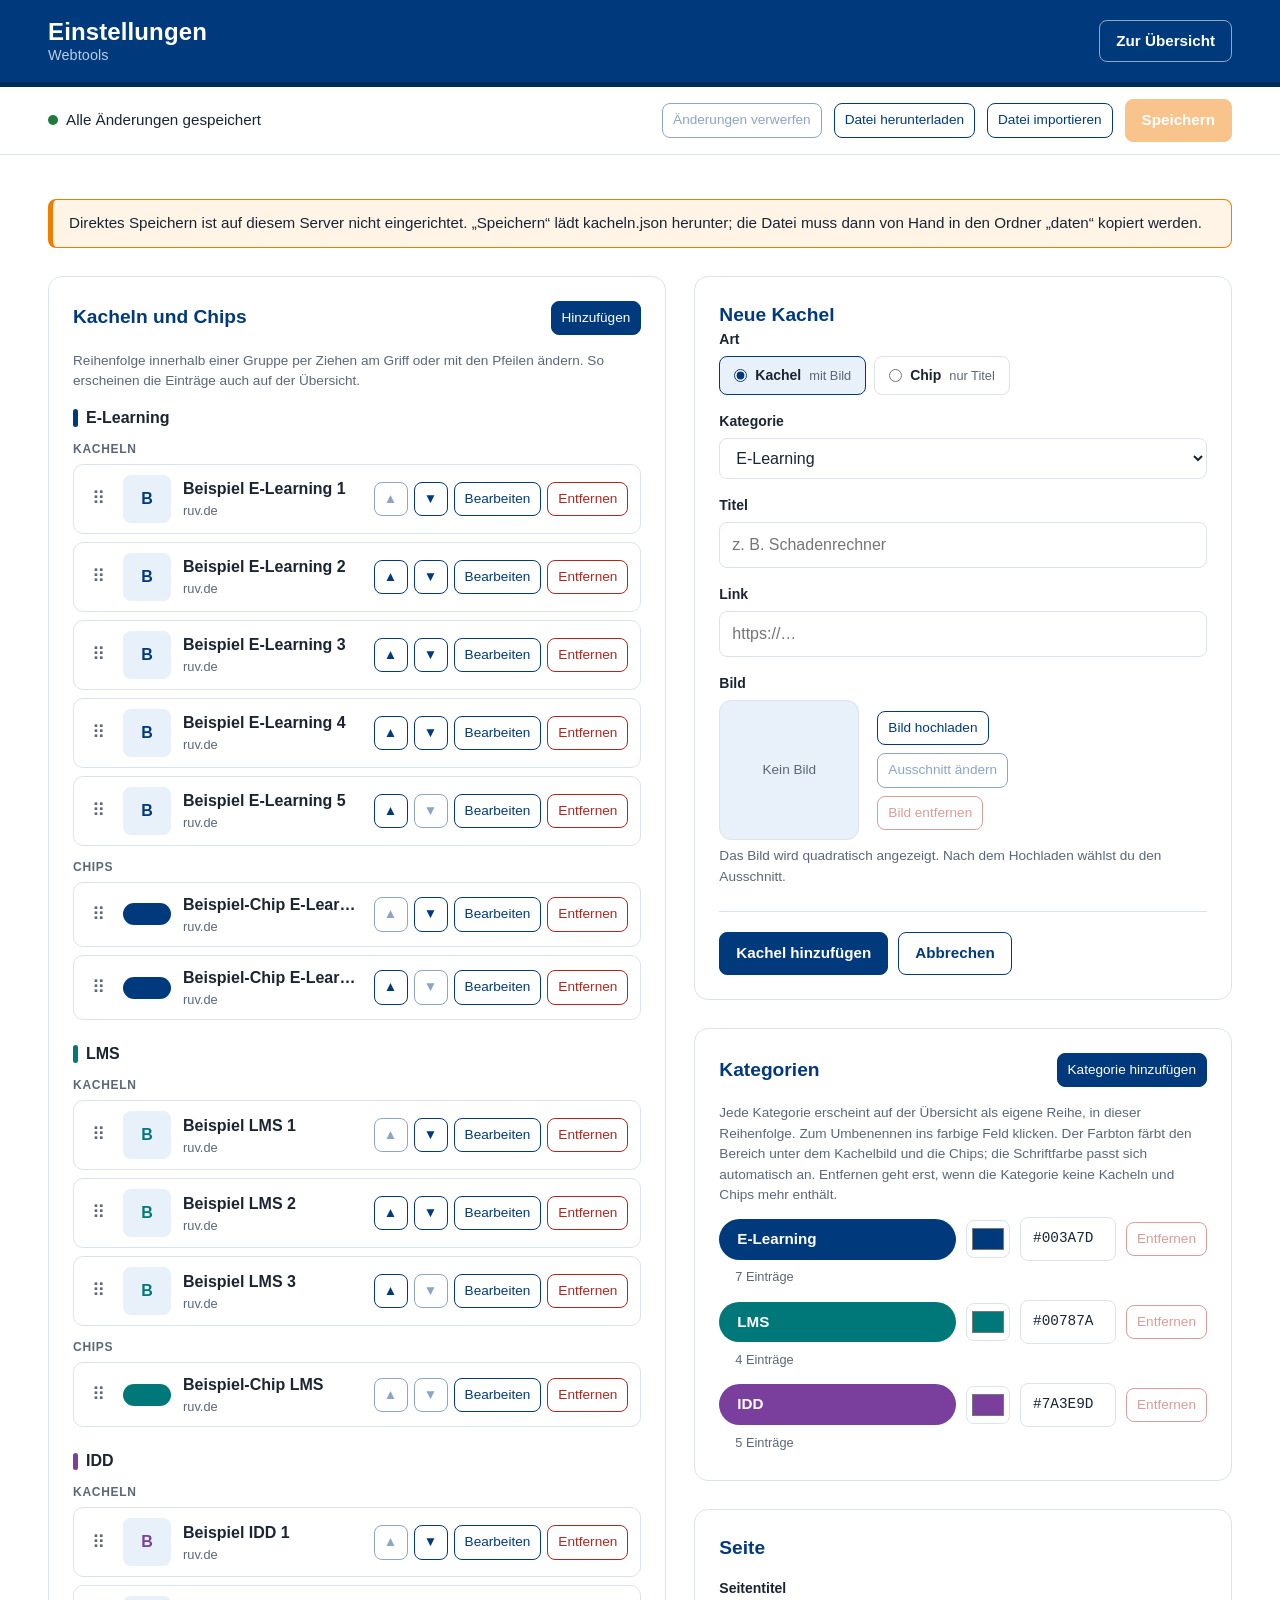
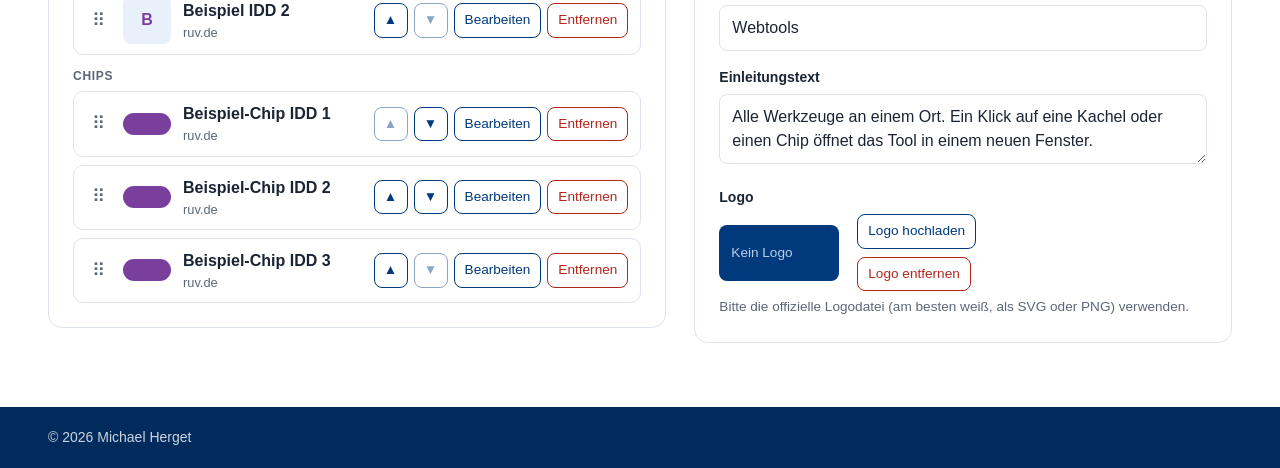
==== commit d5a92c4f: "Kategorien hinzufügen und entfernen - Einstellungen: "Kategorie hinzufügen" legt eine neue Kategorie" ====
--- a/einstellungen.html
+++ b/einstellungen.html
@@ -75,8 +75,11 @@
       </section>
 
       <section class="feld" aria-labelledby="h-kategorien">
-        <h2 id="h-kategorien">Kategorien</h2>
-        <p class="hinweis" style="margin:6px 0 4px">Der Name erscheint als Überschrift über der Reihe (zum Ändern ins Feld klicken). Der Farbton färbt den Bereich unter dem Kachelbild und die Chips der Kategorie; die Schriftfarbe passt sich automatisch an.</p>
+        <div class="feldkopf">
+          <h2 id="h-kategorien">Kategorien</h2>
+          <button class="knopf primaer klein" id="kat-neu">Kategorie hinzufügen</button>
+        </div>
+        <p class="hinweis" style="margin:0 0 4px">Jede Kategorie erscheint auf der Übersicht als eigene Reihe, in dieser Reihenfolge. Zum Umbenennen ins farbige Feld klicken. Der Farbton färbt den Bereich unter dem Kachelbild und die Chips; die Schriftfarbe passt sich automatisch an. Entfernen geht erst, wenn die Kategorie keine Kacheln und Chips mehr enthält.</p>
         <div class="kategorienliste" id="kategorien"></div>
       </section>
 
--- a/assets/rv.css
+++ b/assets/rv.css
@@ -179,6 +179,7 @@
 .katzeile input[type=color]{width:44px;height:38px;padding:3px;border:1px solid var(--linie);border-radius:8px;background:var(--weiss);cursor:pointer}
 .katzeile .hexfeld{width:96px;font-family:ui-monospace,Consolas,monospace;font-size:.9rem;text-transform:uppercase}
 .hexfeld.ungueltig{border-color:var(--gefahr)}
+.katanzahl{flex-basis:100%;margin:-4px 0 4px 16px;font-size:.8rem;color:var(--text-leise)}
 @media (max-width:600px){.katprobe{flex-basis:100%}}
 
 /* Art: Kachel oder Chip */
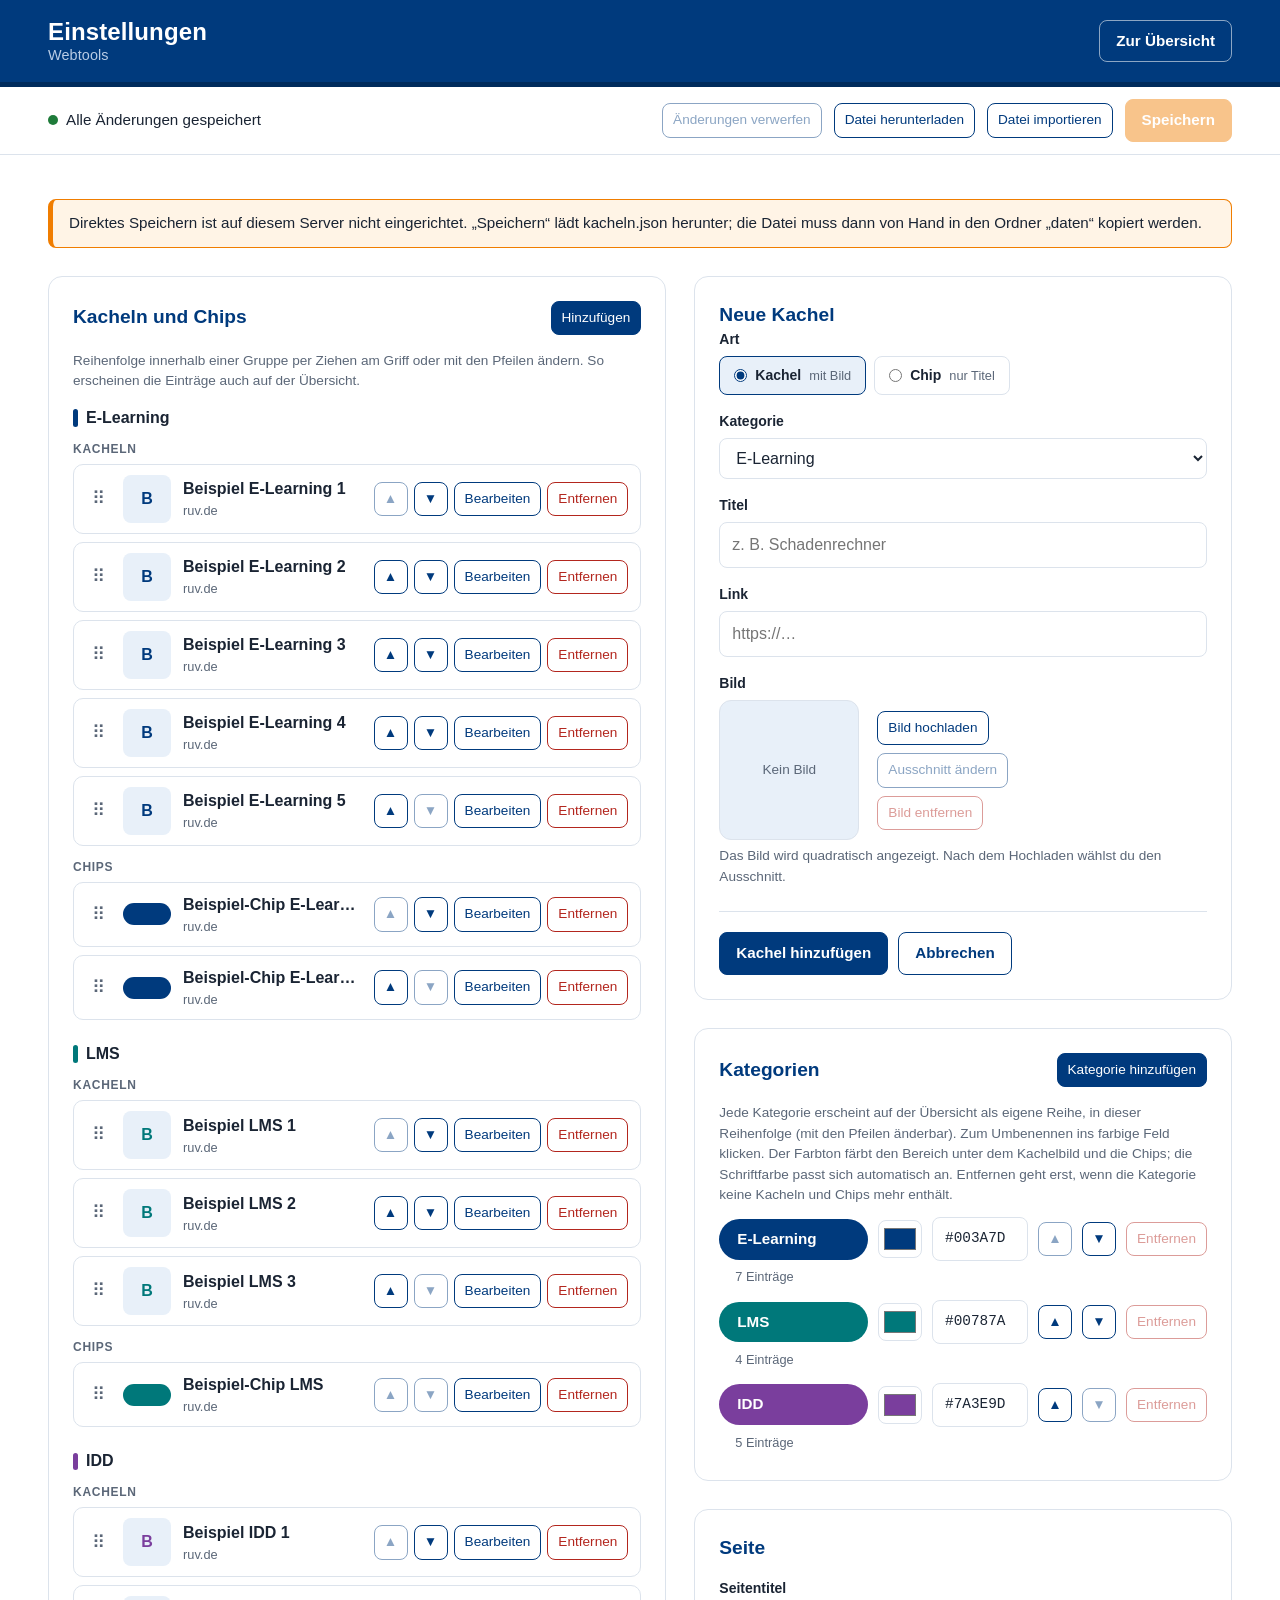
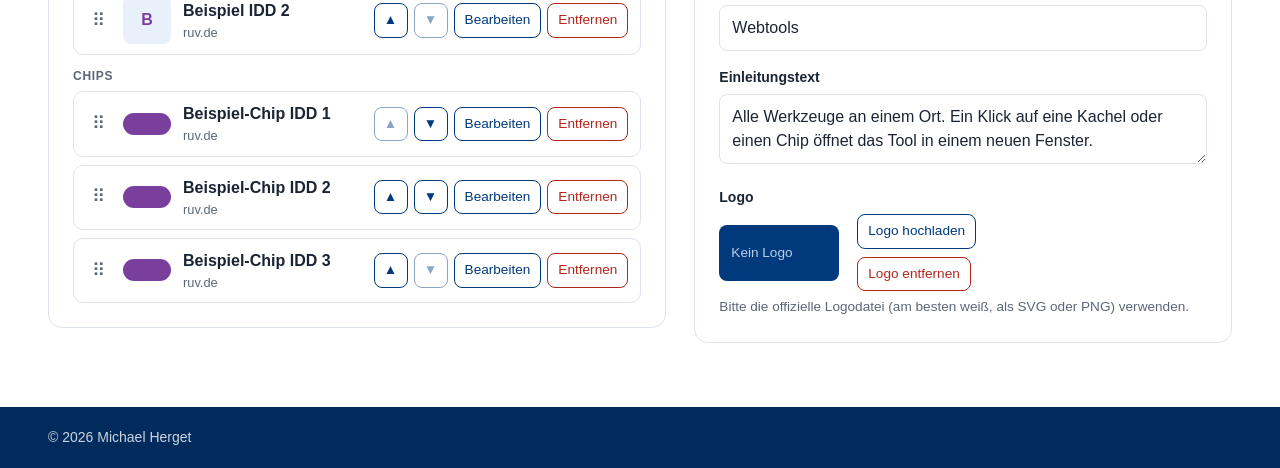
==== commit f9a57935: "Reihenfolge der Kategorien änderbar Pfeile nach oben/unten je Kategorie in den Einstellungen. Die Re" ====
--- a/einstellungen.html
+++ b/einstellungen.html
@@ -79,7 +79,7 @@
           <h2 id="h-kategorien">Kategorien</h2>
           <button class="knopf primaer klein" id="kat-neu">Kategorie hinzufügen</button>
         </div>
-        <p class="hinweis" style="margin:0 0 4px">Jede Kategorie erscheint auf der Übersicht als eigene Reihe, in dieser Reihenfolge. Zum Umbenennen ins farbige Feld klicken. Der Farbton färbt den Bereich unter dem Kachelbild und die Chips; die Schriftfarbe passt sich automatisch an. Entfernen geht erst, wenn die Kategorie keine Kacheln und Chips mehr enthält.</p>
+        <p class="hinweis" style="margin:0 0 4px">Jede Kategorie erscheint auf der Übersicht als eigene Reihe, in dieser Reihenfolge (mit den Pfeilen änderbar). Zum Umbenennen ins farbige Feld klicken. Der Farbton färbt den Bereich unter dem Kachelbild und die Chips; die Schriftfarbe passt sich automatisch an. Entfernen geht erst, wenn die Kategorie keine Kacheln und Chips mehr enthält.</p>
         <div class="kategorienliste" id="kategorien"></div>
       </section>
 
--- a/assets/rv.css
+++ b/assets/rv.css
@@ -180,7 +180,7 @@
 .katzeile .hexfeld{width:96px;font-family:ui-monospace,Consolas,monospace;font-size:.9rem;text-transform:uppercase}
 .hexfeld.ungueltig{border-color:var(--gefahr)}
 .katanzahl{flex-basis:100%;margin:-4px 0 4px 16px;font-size:.8rem;color:var(--text-leise)}
-@media (max-width:600px){.katprobe{flex-basis:100%}}
+@media (max-width:600px){.kategorienliste{gap:20px}.katprobe{flex-basis:100%}.katanzahl{flex-basis:auto;margin:0}}
 
 /* Art: Kachel oder Chip */
 .umschalter{border:none;margin:0;padding:0;display:flex;flex-wrap:wrap;gap:8px}
